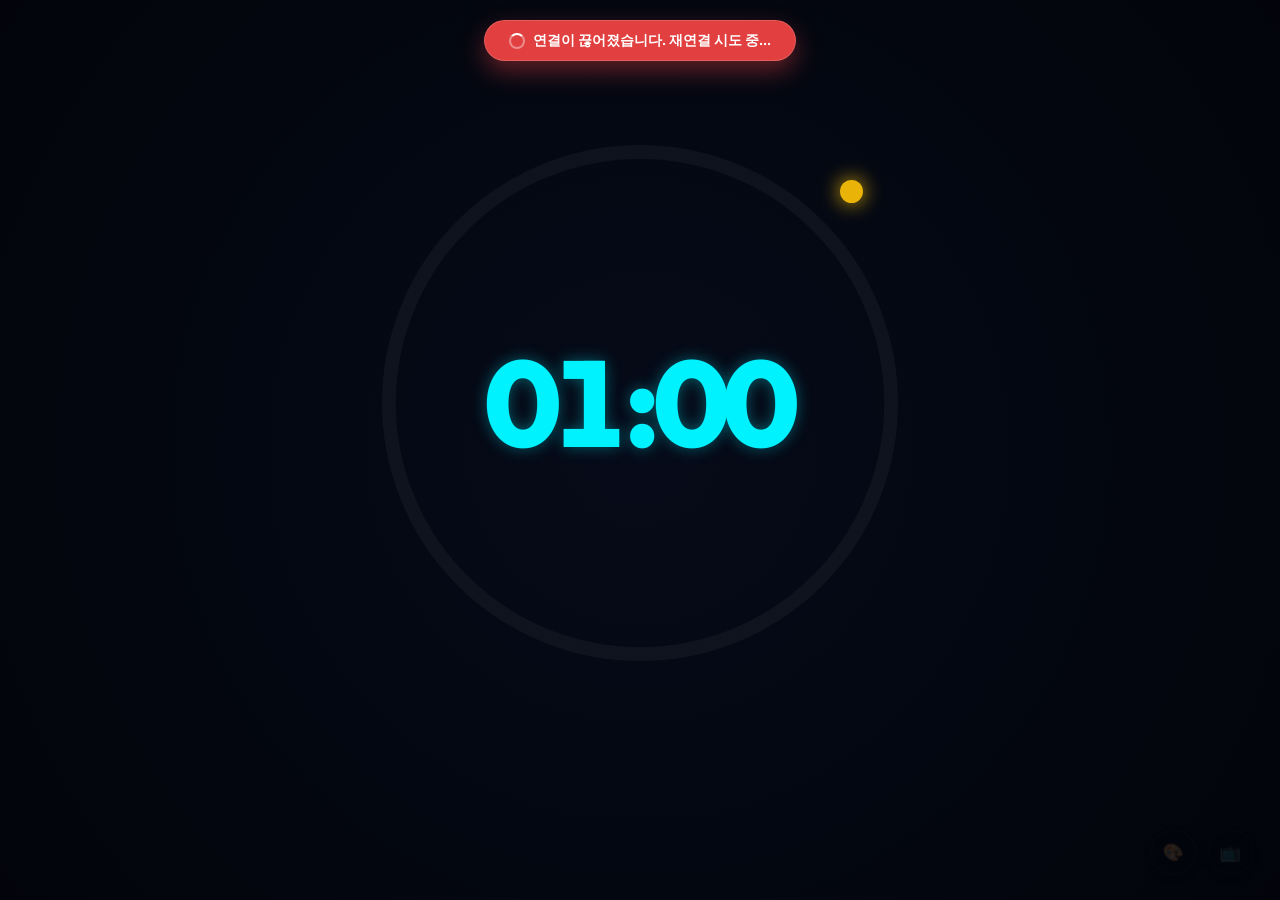
==== src-tauri/src/viewer.html @ b638a2e2 "Initial commit" ====
<!DOCTYPE html>
<html lang="ko">
<head>
  <meta charset="UTF-8">
  <meta name="viewport" content="width=device-width, initial-scale=1.0">
  <title>IP Timer Overlay - Premium Remote Viewer</title>
  <link rel="preconnect" href="https://fonts.googleapis.com">
  <link rel="preconnect" href="https://fonts.gstatic.com" crossorigin>
  <link href="https://fonts.googleapis.com/css2?family=Outfit:wght@400;600;800&family=Inter:wght@400;600;800&family=Bebas+Neue&family=Orbitron:wght@400;700&family=Roboto+Mono:wght@400;700&display=swap" rel="stylesheet">
  <style>
    /* ==========================================
       Premium Theme Variables Definition
       ========================================== */
    :root {
      --accent-color: #3b82f6;
      --accent-warning: #eab308;
      --accent-tension: #f97316;
      --accent-danger: #ef4444;
      --accent-success: #22c55e;
      
      /* Active Theme Fallbacks */
      --theme-bg: radial-gradient(circle at center, #0a0f24 0%, #030611 100%);
      --theme-accent: #3b82f6;
      --theme-accent-glow: 0 0 25px rgba(59, 130, 246, 0.6), 0 0 50px rgba(59, 130, 246, 0.3);
      --theme-text: #ffffff;
      --theme-ring-track: rgba(255, 255, 255, 0.04);
      --theme-text-shadow: 0 4px 20px rgba(0, 0, 0, 0.6);
      --theme-overlay-opacity: 0.72;
    }

    /* 1. Cyber Neon (Default Blue) */
    body.theme-cyber-blue {
      --theme-bg: radial-gradient(circle at center, #060b19 0%, #02040a 100%);
      --theme-accent: #00f2fe;
      --theme-accent-glow: 0 0 20px #0056f9, 0 0 40px #00f2fe;
      --theme-text: #ffffff;
      --theme-ring-track: rgba(255, 255, 255, 0.04);
      --theme-text-shadow: 0 0 15px rgba(0, 242, 254, 0.35);
    }

    /* 2. Crimson Sunset (Sunset Aura) */
    body.theme-sunset-aura {
      --theme-bg: radial-gradient(circle at center, #1b0507 0%, #0a0102 100%);
      --theme-accent: #ff416c;
      --theme-accent-glow: 0 0 20px #ff4b2b, 0 0 40px #ff416c;
      --theme-text: #ffffff;
      --theme-ring-track: rgba(255, 255, 255, 0.04);
      --theme-text-shadow: 0 0 15px rgba(255, 65, 108, 0.35);
    }

    /* 3. Emerald Zen */
    body.theme-emerald-zen {
      --theme-bg: radial-gradient(circle at center, #031c0e 0%, #010a05 100%);
      --theme-accent: #00ff87;
      --theme-accent-glow: 0 0 20px #00ff87, 0 0 40px rgba(0, 255, 135, 0.3);
      --theme-text: #ffffff;
      --theme-ring-track: rgba(255, 255, 255, 0.04);
      --theme-text-shadow: 0 0 15px rgba(0, 255, 135, 0.3);
    }

    /* 4. Royal Champagne */
    body.theme-royal-gold {
      --theme-bg: radial-gradient(circle at center, #110d05 0%, #060401 100%);
      --theme-accent: #d4af37;
      --theme-accent-glow: 0 0 20px #855f19, 0 0 40px #d4af37;
      --theme-text: #fdf6e2;
      --theme-ring-track: rgba(212, 175, 55, 0.06);
      --theme-text-shadow: 0 0 15px rgba(212, 175, 55, 0.35);
    }

    /* 5. Vaporwave Dream */
    body.theme-vaporwave {
      --theme-bg: radial-gradient(circle at center, #1f0224 0%, #0a000c 100%);
      --theme-accent: #ff007f;
      --theme-accent-glow: 0 0 20px #7f00ff, 0 0 40px #ff007f;
      --theme-text: #ffffff;
      --theme-ring-track: rgba(255, 255, 255, 0.04);
      --theme-text-shadow: 0 0 15px rgba(255, 0, 127, 0.35);
    }

    /* 6. Carbon Stealth */
    body.theme-carbon-minimal {
      --theme-bg: radial-gradient(circle at center, #17181c 0%, #0b0c0e 100%);
      --theme-accent: #ffffff;
      --theme-accent-glow: 0 0 10px rgba(255, 255, 255, 0.4);
      --theme-text: #e3e4e8;
      --theme-ring-track: rgba(255, 255, 255, 0.06);
      --theme-text-shadow: none;
    }

    /* 7. Frosted Glacier (Light Theme) */
    body.theme-mono-frost {
      --theme-bg: linear-gradient(135deg, #e0e5ec 0%, #b8c6db 100%);
      --theme-accent: #3b82f6;
      --theme-accent-glow: 0 0 15px rgba(59, 130, 246, 0.4);
      --theme-text: #1f1f1f;
      --theme-ring-track: rgba(0, 0, 0, 0.06);
      --theme-text-shadow: 0 2px 5px rgba(0, 0, 0, 0.1);
      --theme-overlay-opacity: 0.15;
    }

    /* 8. Cosmic Aurora */
    body.theme-cosmic-aurora {
      --theme-bg: radial-gradient(circle at center, #05161a 0%, #00070a 100%);
      --theme-accent: #02e3b6;
      --theme-accent-glow: 0 0 20px #7f00ff, 0 0 40px #02e3b6;
      --theme-text: #ffffff;
      --theme-ring-track: rgba(255, 255, 255, 0.04);
      --theme-text-shadow: 0 0 15px rgba(2, 227, 182, 0.35);
    }

    /* 9. Midnight Inferno */
    body.theme-midnight-inferno {
      --theme-bg: radial-gradient(circle at center, #1b0000 0%, #050000 100%);
      --theme-accent: #ff003c;
      --theme-accent-glow: 0 0 20px #ff0000, 0 0 45px #ff003c;
      --theme-text: #ffffff;
      --theme-ring-track: rgba(255, 255, 255, 0.04);
      --theme-text-shadow: 0 0 15px rgba(255, 0, 60, 0.35);
    }

    /* 10. OBS Overlay (Green Screen / Transparent optimization) */
    body.theme-transparent-overlay {
      --theme-bg: transparent;
      --theme-accent: #00ff00;
      --theme-accent-glow: none;
      --theme-text: #00ff00;
      --theme-ring-track: rgba(0, 255, 0, 0.15);
      --theme-text-shadow: -2px -2px 0 #000, 2px -2px 0 #000, -2px 2px 0 #000, 2px 2px 0 #000, 0 0 15px rgba(0,0,0,0.9);
    }

    * {
      box-sizing: border-box;
      margin: 0;
      padding: 0;
    }

    html, body {
      width: 100%;
      height: 100%;
      overflow: hidden;
      background: transparent;
      font-family: 'Outfit', -apple-system, BlinkMacSystemFont, "Segoe UI", Roboto, sans-serif;
      color: var(--theme-text);
      transition: background 0.4s ease, color 0.4s ease;
    }

    #viewer-container {
      width: 100%;
      height: 100%;
      display: flex;
      flex-direction: column;
      justify-content: center;
      align-items: center;
      padding: 4vw;
      text-align: center;
      background: var(--theme-bg);
      transition: background 0.4s ease;
      position: relative;
    }

    /* ==========================================
       Circular Progress Ring Styling
       ========================================== */
    #timer-display-wrapper {
      position: relative;
      display: flex;
      justify-content: center;
      align-items: center;
      width: 62vw;
      height: 62vw;
      max-width: 62vh;
      max-height: 62vh;
    }

    .progress-ring {
      position: absolute;
      width: 100%;
      height: 100%;
      transform: rotate(-90deg);
      pointer-events: none;
      z-index: 1;
    }

    .progress-ring-track {
      stroke: var(--theme-ring-track);
      transition: stroke 0.4s ease;
    }

    .progress-ring-bar {
      stroke: var(--theme-accent);
      filter: drop-shadow(var(--theme-accent-glow));
      transition: stroke-dashoffset 0.1s linear, stroke 0.4s ease, filter 0.4s ease;
    }

    #timer-text {
      font-size: 13.5vw;
      font-weight: 800;
      line-height: 1;
      font-variant-numeric: tabular-nums;
      text-shadow: var(--theme-text-shadow);
      letter-spacing: -0.03em;
      transition: color 0.4s ease, font-size 0.2s ease, font-family 0.3s ease;
      z-index: 2;
    }
    
    @media (min-aspect-ratio: 1/1) {
      #timer-text {
        font-size: 13.5vh;
      }
    }

    /* Minimal Running Status Light */
    #status-indicator {
      position: absolute;
      top: 10%;
      right: 10%;
      width: 1.8vw;
      height: 1.8vw;
      min-width: 12px;
      min-height: 12px;
      border-radius: 50%;
      background: #64748b;
      box-shadow: 0 0 15px rgba(100, 116, 139, 0.4);
      transition: all 0.3s ease;
      z-index: 3;
    }

    #status-indicator.running {
      background: var(--accent-success);
      box-shadow: 0 0 20px var(--accent-success);
    }

    #status-indicator.paused {
      background: var(--accent-warning);
      box-shadow: 0 0 20px var(--accent-warning);
    }

    #status-indicator.overtime {
      background: var(--accent-danger);
      box-shadow: 0 0 20px var(--accent-danger);
      animation: status-pulse 1s infinite alternate;
    }

    /* Live Notice Broadcaster */
    #notice-banner {
      margin-top: 3vh;
      font-size: 2.2vw;
      font-weight: 600;
      background: rgba(3, 7, 21, var(--theme-overlay-opacity));
      border: 1px solid rgba(255, 255, 255, 0.08);
      backdrop-filter: blur(12px);
      -webkit-backdrop-filter: blur(12px);
      padding: 1.5vh 3.5vw;
      border-radius: 16px;
      box-shadow: 0 10px 30px rgba(0,0,0,0.4);
      opacity: 0;
      transform: translateY(20px);
      transition: all 0.5s cubic-bezier(0.16, 1, 0.3, 1), background 0.4s ease;
      max-width: 80%;
      white-space: nowrap;
      overflow: hidden;
      text-overflow: ellipsis;
      z-index: 5;
    }

    #notice-banner.active {
      opacity: 1;
      transform: translateY(0);
    }

    /* Disconnection Capsule */
    #disconnect-overlay {
      position: fixed;
      top: 20px;
      left: 50%;
      transform: translateX(-50%) translateY(-100px);
      background: rgba(239, 68, 68, 0.95);
      border: 1px solid rgba(255, 255, 255, 0.15);
      backdrop-filter: blur(8px);
      -webkit-backdrop-filter: blur(8px);
      color: #fff;
      padding: 10px 24px;
      border-radius: 30px;
      font-weight: 600;
      font-size: 14px;
      box-shadow: 0 10px 25px rgba(239, 68, 68, 0.4);
      display: flex;
      align-items: center;
      gap: 8px;
      z-index: 9999;
      transition: transform 0.4s cubic-bezier(0.175, 0.885, 0.32, 1.275);
    }

    #disconnect-overlay.show {
      transform: translateX(-50%) translateY(0);
    }

    #disconnect-overlay .spinner {
      width: 16px;
      height: 16px;
      border: 2px solid rgba(255,255,255,0.4);
      border-top-color: #fff;
      border-radius: 50%;
      animation: spin 0.8s linear infinite;
    }

    /* ==========================================
       Premium Floating Controls (Auto-hide Toolbar)
       ========================================== */
    #floating-controls {
      position: absolute;
      bottom: 24px;
      right: 24px;
      display: flex;
      align-items: center;
      gap: 12px;
      opacity: 0.15;
      transform: scale(0.95);
      transition: opacity 0.3s ease, transform 0.3s ease;
      z-index: 1000;
    }

    #floating-controls:hover,
    #floating-controls.active {
      opacity: 1;
      transform: scale(1);
    }

    .control-btn {
      background: rgba(3, 7, 21, 0.65);
      border: 1px solid rgba(255, 255, 255, 0.12);
      backdrop-filter: blur(12px);
      -webkit-backdrop-filter: blur(12px);
      width: 48px;
      height: 48px;
      border-radius: 50%;
      color: #ffffff;
      font-size: 1.1rem;
      cursor: pointer;
      display: flex;
      justify-content: center;
      align-items: center;
      box-shadow: 0 4px 12px rgba(0, 0, 0, 0.3);
      transition: all 0.2s ease;
    }

    .control-btn:hover {
      background: rgba(255, 255, 255, 0.12);
      border-color: rgba(255, 255, 255, 0.25);
      transform: translateY(-2px);
      box-shadow: 0 6px 16px rgba(0, 0, 0, 0.4);
    }

    .control-btn:active {
      transform: translateY(0);
    }

    /* Sliding Theme Picker Panel */
    #theme-panel {
      position: absolute;
      bottom: 84px;
      right: 24px;
      background: rgba(3, 7, 21, 0.8);
      border: 1px solid rgba(255, 255, 255, 0.12);
      backdrop-filter: blur(20px);
      -webkit-backdrop-filter: blur(20px);
      padding: 16px;
      border-radius: 20px;
      box-shadow: 0 12px 40px rgba(0, 0, 0, 0.5);
      display: none;
      flex-direction: column;
      gap: 12px;
      z-index: 999;
      transform: translateY(15px);
      opacity: 0;
      transition: transform 0.3s cubic-bezier(0.16, 1, 0.3, 1), opacity 0.3s ease;
      width: 250px;
    }

    #theme-panel.show {
      display: flex;
      transform: translateY(0);
      opacity: 1;
    }

    .theme-panel-header {
      font-size: 0.85rem;
      font-weight: 600;
      color: rgba(255, 255, 255, 0.5);
      text-transform: uppercase;
      letter-spacing: 0.5px;
      border-bottom: 1px solid rgba(255, 255, 255, 0.08);
      padding-bottom: 8px;
      margin-bottom: 4px;
    }

    .theme-grid {
      display: grid;
      grid-template-columns: repeat(2, 1fr);
      gap: 8px;
    }

    .theme-chip {
      background: rgba(255, 255, 255, 0.04);
      border: 1px solid rgba(255, 255, 255, 0.08);
      border-radius: 10px;
      padding: 8px 10px;
      color: #ffffff;
      font-size: 0.78rem;
      font-weight: 600;
      cursor: pointer;
      display: flex;
      align-items: center;
      gap: 6px;
      transition: all 0.2s ease;
      text-align: left;
    }

    .theme-chip:hover {
      background: rgba(255, 255, 255, 0.08);
      border-color: rgba(255, 255, 255, 0.2);
    }

    .theme-chip.active {
      background: rgba(255, 255, 255, 0.12);
      border-color: var(--theme-accent);
      box-shadow: 0 0 8px rgba(255, 255, 255, 0.08);
    }

    .theme-color-dot {
      width: 8px;
      height: 8px;
      border-radius: 50%;
      flex-shrink: 0;
    }

    @keyframes spin {
      to { transform: rotate(360deg); }
    }

    @keyframes status-pulse {
      0% { opacity: 0.5; transform: scale(0.95); }
      100% { opacity: 1; transform: scale(1.05); }
    }

    /* 프리미엄 숨쉬는 네온 점멸 애니메이션 */
    @keyframes neon-breath {
      0% { opacity: 0.25; filter: drop-shadow(0 0 4px var(--theme-accent)); }
      50% { opacity: 1; filter: drop-shadow(0 0 24px var(--theme-accent)); }
      100% { opacity: 0.25; filter: drop-shadow(0 0 4px var(--theme-accent)); }
    }

    .blink-active {
      animation: neon-breath 1.2s infinite ease-in-out;
    }
  </style>
</head>
<body class="theme-cyber-blue">
  <!-- 연결 대기 상태 캡슐 -->
  <div id="disconnect-overlay">
    <div class="spinner"></div>
    <span>연결 대기 중...</span>
  </div>

  <div id="viewer-container">
    <!-- 초정밀 원형 링 게이지를 탑재한 시간 영역 -->
    <div id="timer-display-wrapper">
      <svg class="progress-ring" viewBox="0 0 240 240">
        <!-- 배경 정적 트랙 -->
        <circle class="progress-ring-track" stroke-width="6" fill="transparent" r="108" cx="120" cy="120" />
        <!-- 실시간 동적 차감 게이지 -->
        <circle id="timer-progress-bar" class="progress-ring-bar" stroke-width="8" stroke-linecap="round" fill="transparent" r="108" cx="120" cy="120" />
      </svg>
      <div id="status-indicator"></div>
      <span id="timer-text">00:00</span>
    </div>
    <!-- 공지사항 및 메인 메시지 안내판 -->
    <div id="notice-banner">💬 공지사항</div>
  </div>

  <!-- 플로팅 컨트롤 (마우스 오버 시 미려하게 팝업) -->
  <div id="floating-controls">
    <!-- 🎨 테마 토글 팝업 버튼 -->
    <button id="btn-theme-toggle" class="control-btn" title="테마 변경">🎨</button>
    <!-- 📺 전체화면 토글 버튼 -->
    <button id="btn-fullscreen" class="control-btn" title="전체화면 모드 토글">📺</button>
  </div>

  <!-- 10가지 프리미엄 컨셉 테마 선택기 슬라이드 아웃 패널 -->
  <div id="theme-panel">
    <div class="theme-panel-header">Premium Themes</div>
    <div class="theme-grid">
      <button class="theme-chip active" data-theme="cyber-blue">
        <span class="theme-color-dot" style="background: #00f2fe;"></span>Cyber Blue
      </button>
      <button class="theme-chip" data-theme="sunset-aura">
        <span class="theme-color-dot" style="background: #ff416c;"></span>Sunset Aura
      </button>
      <button class="theme-chip" data-theme="emerald-zen">
        <span class="theme-color-dot" style="background: #00ff87;"></span>Emerald Zen
      </button>
      <button class="theme-chip" data-theme="royal-gold">
        <span class="theme-color-dot" style="background: #d4af37;"></span>Royal Gold
      </button>
      <button class="theme-chip" data-theme="vaporwave">
        <span class="theme-color-dot" style="background: #ff007f;"></span>Vaporwave
      </button>
      <button class="theme-chip" data-theme="carbon-minimal">
        <span class="theme-color-dot" style="background: #ffffff;"></span>Carbon Dark
      </button>
      <button class="theme-chip" data-theme="mono-frost">
        <span class="theme-color-dot" style="background: #313131;"></span>Mono Frost
      </button>
      <button class="theme-chip" data-theme="cosmic-aurora">
        <span class="theme-color-dot" style="background: #02e3b6;"></span>Aurora Zen
      </button>
      <button class="theme-chip" data-theme="midnight-inferno">
        <span class="theme-color-dot" style="background: #ff003c;"></span>Inferno Red
      </button>
      <button class="theme-chip" data-theme="transparent-overlay">
        <span class="theme-color-dot" style="background: linear-gradient(to right, #00ff00, transparent);"></span>OBS Trans
      </button>
    </div>
  </div>

  <script>
    // 💡 URL 파라미터 파싱 (?bg=transparent 형태로 투명 배경 OBS 강제 분기 지원)
    const urlParams = new URLSearchParams(window.location.search);
    const bgMode = urlParams.get('bg') || '';
    if (bgMode === 'transparent') {
      document.body.className = '';
      document.body.classList.add('theme-transparent-overlay');
    }

    // 전역 상태 동기화 캐시
    const timerState = {
      remaining: 60,
      duration: 60,
      isRunning: false,
      announcement: '',
      lastUpdated: 0,
      chimeSettings: {},
      webPreferences: {} // 메인 창에서 보낸 실시간 웹 커스텀 preferences
    };

    const timerTextEl = document.getElementById('timer-text');
    const indicatorEl = document.getElementById('status-indicator');
    const noticeEl = document.getElementById('notice-banner');
    const disconnectEl = document.getElementById('disconnect-overlay');
    const progressBarEl = document.getElementById('timer-progress-bar');
    const btnFullscreen = document.getElementById('btn-fullscreen');
    const btnThemeToggle = document.getElementById('btn-theme-toggle');
    const themePanel = document.getElementById('theme-panel');
    const floatingControls = document.getElementById('floating-controls');

    // 💡 SVG 원형 게이지 둘레 계산
    const ringRadius = 108;
    const ringCircumference = 2 * Math.PI * ringRadius;
    progressBarEl.style.strokeDasharray = ringCircumference;
    progressBarEl.style.strokeDashoffset = ringCircumference;

    // 💡 테마 매니저 초기화 (로컬 저장소 적용)
    let selectedTheme = localStorage.getItem('viewer_theme') || 'cyber-blue';
    if (bgMode !== 'transparent') {
      applyThemeClass(selectedTheme);
    }

    function applyThemeClass(themeName) {
      document.body.className = '';
      document.body.classList.add(`theme-${themeName}`);
      
      // 칩 액티브 클래스 동기화
      document.querySelectorAll('.theme-chip').forEach(chip => {
        if (chip.getAttribute('data-theme') === themeName) {
          chip.classList.add('active');
        } else {
          chip.classList.remove('active');
        }
      });
    }

    // 테마 변경 리스너
    document.querySelectorAll('.theme-chip').forEach(chip => {
      chip.addEventListener('click', () => {
        const theme = chip.getAttribute('data-theme');
        selectedTheme = theme;
        localStorage.setItem('viewer_theme', theme);
        applyThemeClass(theme);
        themePanel.classList.remove('show');
        floatingControls.classList.remove('active');
      });
    });

    // 🎨 테마 패널 토글
    btnThemeToggle.addEventListener('click', (e) => {
      e.stopPropagation();
      themePanel.classList.toggle('show');
      floatingControls.classList.toggle('active', themePanel.classList.contains('show'));
    });

    // 화면 탭 시 테마 패널 닫기
    document.addEventListener('click', (e) => {
      if (!themePanel.contains(e.target) && e.target !== btnThemeToggle) {
        themePanel.classList.remove('show');
        floatingControls.classList.remove('active');
      }
    });

    // 📺 전체화면 모드 제어
    btnFullscreen.addEventListener('click', () => {
      if (!document.fullscreenElement) {
        document.documentElement.requestFullscreen().catch(err => {
          console.error(`전체화면 가동 오류: ${err.message}`);
        });
      } else {
        document.exitFullscreen();
      }
    });

    // 전체화면 상태 감지 아이콘 스왑
    document.addEventListener('fullscreenchange', () => {
      if (document.fullscreenElement) {
        btnFullscreen.textContent = '❌';
        btnFullscreen.title = '전체화면 종료';
      } else {
        btnFullscreen.textContent = '📺';
        btnFullscreen.title = '전체화면 모드';
      }
    });

    // 💡 클라이언트 사이드 보간 카운트다운 (Client-side 60fps Interpolation)
    function tick() {
      requestAnimationFrame(tick);

      let currentVal = timerState.remaining;
      
      if (timerState.isRunning && timerState.remaining > -9999) {
        const elapsed = (Date.now() - timerState.lastUpdated) / 1000;
        currentVal = timerState.remaining - elapsed;
      }

      const isOvertime = currentVal < 0;
      const absVal = Math.abs(currentVal);
      const m = String(Math.floor(absVal / 60)).padStart(2, '0');
      const s = String(Math.floor(absVal % 60)).padStart(2, '0');

      timerTextEl.textContent = `${isOvertime ? '-' : ''}${m}:${s}`;

      // ==========================================
      // 멋진 원형 프로그레스 바 대시 오프셋 동적 차감
      // ==========================================
      if (timerState.duration > 0) {
        const ratio = isOvertime ? 1.0 : Math.max(0, Math.min(1, (timerState.duration - currentVal) / timerState.duration));
        const offset = ringCircumference - (ratio * ringCircumference);
        progressBarEl.style.strokeDashoffset = offset;
      }

      // 💡 남은 시간별 지능형 3단계 컬러 및 점멸(Blink) 핫스왑
      let activeColor = '';
      let activeBlink = false;
      const chime = timerState.chimeSettings || {};
      
      if (isOvertime) {
        activeColor = chime.urgentColor || 'var(--accent-danger)';
        activeBlink = chime.enableUrgent ? !!chime.urgentBlink : true;
      } else {
        const warningTime = parseInt(chime.warningTime) || 60;
        const tensionTime = parseInt(chime.tensionTime) || 30;
        const urgentTime = parseInt(chime.urgentTime) || 10;

        if (chime.enableUrgent && currentVal <= urgentTime) {
          activeColor = chime.urgentColor || 'var(--accent-danger)';
          activeBlink = !!chime.urgentBlink;
        } else if (chime.enableTension && currentVal <= tensionTime) {
          activeColor = chime.tensionColor || 'var(--accent-tension)';
          activeBlink = !!chime.tensionBlink;
        } else if (chime.enableWarning && currentVal <= warningTime) {
          activeColor = chime.warningColor || 'var(--accent-warning)';
          activeBlink = !!chime.warningBlink;
        }
      }

      // 테마별 기본 프리미엄 색상이거나 강제 할당된 경고 색상으로 덮어쓰기
      if (activeColor) {
        timerTextEl.style.color = activeColor;
        progressBarEl.style.stroke = activeColor;
        progressBarEl.style.filter = `drop-shadow(0 0 16px ${activeColor})`;
      } else {
        // 커스텀 지정된 색상 또는 테마 Accent
        const customColor = timerState.webPreferences.textColor;
        timerTextEl.style.color = customColor || 'var(--theme-accent)';
        progressBarEl.style.stroke = customColor || 'var(--theme-accent)';
        progressBarEl.style.filter = customColor ? `drop-shadow(0 0 16px ${customColor})` : 'drop-shadow(var(--theme-accent-glow))';
      }

      // 💡 숨쉬는 네온 점멸 애니메이션 클래스 스왑
      if (activeBlink && timerState.isRunning) {
        timerTextEl.classList.add('blink-active');
        progressBarEl.classList.add('blink-active');
      } else {
        timerTextEl.classList.remove('blink-active');
        progressBarEl.classList.remove('blink-active');
      }

      // 도트 램프 상태 핫스왑
      indicatorEl.className = '';
      if (isOvertime) {
        indicatorEl.classList.add('overtime');
      } else if (timerState.isRunning) {
        indicatorEl.classList.add('running');
      } else {
        indicatorEl.classList.add('paused');
      }
    }

    // 💡 연결 끊김 자동 복구 웹소켓 클라이언트 엔진
    let ws = null;
    let reconnectTimeout = null;

    function connect() {
      if (ws) {
        ws.close();
      }

      disconnectEl.querySelector('span').textContent = "서버 연결 시도 중...";
      disconnectEl.classList.add('show');

      const wsProtocol = window.location.protocol === 'https:' ? 'wss:' : 'ws:';
      const wsUrl = `${wsProtocol}//${window.location.host}/ws`;
      
      ws = new WebSocket(wsUrl);

      ws.onopen = () => {
        console.log('[WebViewer] Connected to WebSocket channel.');
        disconnectEl.classList.remove('show');
        if (reconnectTimeout) {
          clearTimeout(reconnectTimeout);
          reconnectTimeout = null;
        }
      };

      ws.onmessage = (e) => {
        try {
          const rawData = JSON.parse(e.data);
          
          timerState.remaining = parseFloat(rawData.remaining) || 0;
          timerState.duration = parseFloat(rawData.duration) || 60;
          timerState.isRunning = !!rawData.isRunning;
          timerState.announcement = rawData.announcement || '';
          timerState.lastUpdated = Date.now();
          timerState.chimeSettings = rawData.preferences?.chime || {};
          
          const webPrefs = rawData.preferences?.web || {};
          timerState.webPreferences = webPrefs;

          // 💡 메인 PC 웹출력 설정 연동
          
          // 1. 활성화 여부
          if (webPrefs.enabled === false) {
            document.getElementById('viewer-container').style.display = 'none';
          } else {
            document.getElementById('viewer-container').style.display = 'flex';
          }

          // 2. 메인 창 강제 지시 폰트 패밀리
          if (webPrefs.fontFamily) {
            timerTextEl.style.fontFamily = `'${webPrefs.fontFamily}', sans-serif`;
          }

          // 3. 메인 창 지시 폰트 사이즈 (1920px 해상도 기준 vw 변환)
          if (webPrefs.fontSize) {
            const fontVw = (webPrefs.fontSize / 1920) * 100;
            timerTextEl.style.fontSize = `${fontVw}vw`;
          }

          // 4. 메인 창이 지시한 배경 모드가 'transparent' 일 때만 OBS 투명 배경 강제 설정
          if (webPrefs.theme === 'transparent') {
            document.body.className = '';
            document.body.classList.add('theme-transparent-overlay');
          } else if (bgMode !== 'transparent') {
            // 그 외 일반 모드 시 유저가 웹뷰어에서 직접 선택한 프리미엄 테마 적용 유지
            applyThemeClass(selectedTheme);
          }

          // 공지사항 바인딩
          if (timerState.announcement.trim()) {
            noticeEl.textContent = `💬 ${timerState.announcement}`;
            noticeEl.classList.add('active');
          } else {
            noticeEl.classList.remove('active');
          }
        } catch (err) {
          console.error('[WebViewer] Message parse error:', err);
        }
      };

      ws.onclose = () => {
        console.warn('[WebViewer] WebSocket Connection closed. Retrying...');
        disconnectEl.querySelector('span').textContent = "연결이 끊어졌습니다. 재연결 시도 중...";
        disconnectEl.classList.add('show');
        
        if (!reconnectTimeout) {
          reconnectTimeout = setTimeout(connect, 1500);
        }
      };

      ws.onerror = (err) => {
        console.error('[WebViewer] WebSocket Error:', err);
        ws.close();
      };
    }

    // 기동
    connect();
    tick();
  </script>
</body>
</html>
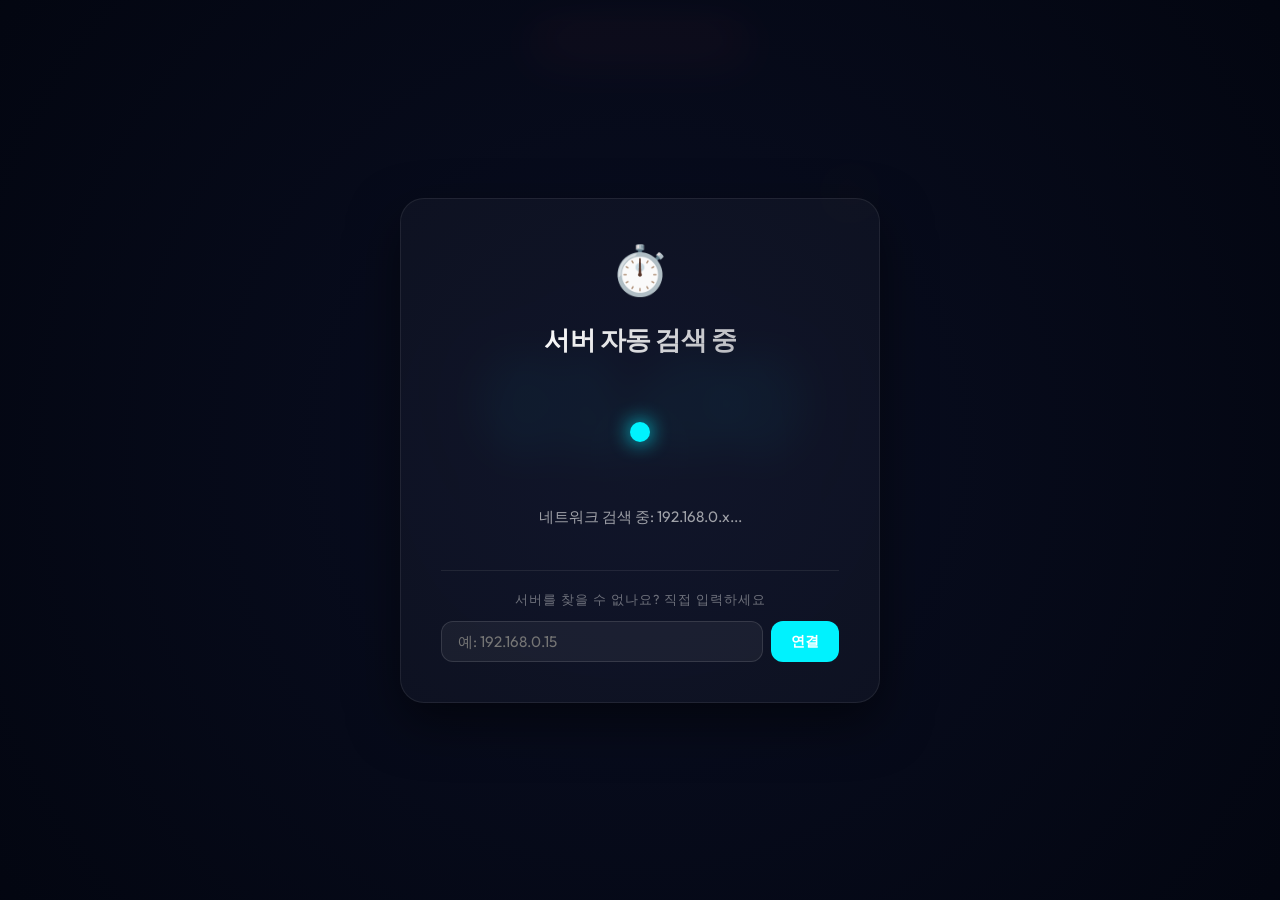
==== commit dd1d09c8: "Implement installable PWA and automated local network scanner with encrypted verification handshake" ====
--- a/src-tauri/src/viewer.html
+++ b/src-tauri/src/viewer.html
@@ -4,6 +4,9 @@
   <meta charset="UTF-8">
   <meta name="viewport" content="width=device-width, initial-scale=1.0">
   <title>IP Timer Overlay - Premium Remote Viewer</title>
+  <link rel="manifest" href="/manifest.json">
+  <meta name="theme-color" content="#030611">
+  <link rel="apple-touch-icon" href="/icon.png">
   <link rel="preconnect" href="https://fonts.googleapis.com">
   <link rel="preconnect" href="https://fonts.gstatic.com" crossorigin>
   <link href="https://fonts.googleapis.com/css2?family=Outfit:wght@400;600;800&family=Inter:wght@400;600;800&family=Bebas+Neue&family=Orbitron:wght@400;700&family=Roboto+Mono:wght@400;700&display=swap" rel="stylesheet">
@@ -454,9 +457,205 @@
     .blink-active {
       animation: neon-breath 1.2s infinite ease-in-out;
     }
+
+    /* ==========================================
+       Frosted Glass PWA Scanner Overlay Styling
+       ========================================== */
+    #scanner-overlay {
+      position: fixed;
+      top: 0;
+      left: 0;
+      width: 100vw;
+      height: 100vh;
+      background: radial-gradient(circle at center, rgba(10, 15, 36, 0.95) 0%, rgba(3, 6, 17, 0.98) 100%);
+      backdrop-filter: blur(20px);
+      -webkit-backdrop-filter: blur(20px);
+      display: flex;
+      flex-direction: column;
+      justify-content: center;
+      align-items: center;
+      z-index: 10000;
+      color: #fff;
+      opacity: 0;
+      pointer-events: none;
+      transition: opacity 0.5s ease;
+      padding: 24px;
+      text-align: center;
+      font-family: inherit;
+    }
+
+    #scanner-overlay.show {
+      opacity: 1;
+      pointer-events: auto;
+    }
+
+    .scanner-card {
+      background: rgba(255, 255, 255, 0.03);
+      border: 1px solid rgba(255, 255, 255, 0.08);
+      border-radius: 24px;
+      padding: 40px;
+      max-width: 480px;
+      width: 100%;
+      box-shadow: 0 20px 50px rgba(0, 0, 0, 0.5);
+      display: flex;
+      flex-direction: column;
+      align-items: center;
+      gap: 24px;
+    }
+
+    .scanner-logo {
+      font-size: 3rem;
+      animation: pulse-glow 2s infinite alternate;
+    }
+
+    .scanner-title {
+      font-size: 1.6rem;
+      font-weight: 800;
+      letter-spacing: -0.5px;
+      background: linear-gradient(135deg, #fff 0%, rgba(255,255,255,0.7) 100%);
+      -webkit-background-clip: text;
+      -webkit-text-fill-color: transparent;
+    }
+
+    .scanner-status {
+      font-size: 0.95rem;
+      color: rgba(255, 255, 255, 0.6);
+      min-height: 24px;
+      line-height: 1.5;
+    }
+
+    /* Beautiful Scanning Radar / Pulse */
+    .radar-container {
+      position: relative;
+      width: 100px;
+      height: 100px;
+    }
+
+    .radar-circle {
+      position: absolute;
+      width: 100%;
+      height: 100%;
+      border: 2px solid var(--theme-accent);
+      border-radius: 50%;
+      opacity: 0;
+      animation: radar-pulse 2s infinite linear;
+    }
+
+    .radar-circle:nth-child(2) {
+      animation-delay: 0.6s;
+    }
+
+    .radar-circle:nth-child(3) {
+      animation-delay: 1.2s;
+    }
+
+    .radar-core {
+      position: absolute;
+      top: 50%;
+      left: 50%;
+      transform: translate(-50%, -50%);
+      width: 20px;
+      height: 20px;
+      background: var(--theme-accent);
+      border-radius: 50%;
+      box-shadow: 0 0 20px var(--theme-accent);
+    }
+
+    /* Manual IP Input Form */
+    .manual-ip-box {
+      margin-top: 16px;
+      width: 100%;
+      display: flex;
+      flex-direction: column;
+      gap: 12px;
+      border-top: 1px solid rgba(255, 255, 255, 0.08);
+      padding-top: 20px;
+    }
+
+    .manual-ip-label {
+      font-size: 0.8rem;
+      color: rgba(255, 255, 255, 0.4);
+      text-transform: uppercase;
+      letter-spacing: 1px;
+    }
+
+    .manual-ip-input-group {
+      display: flex;
+      gap: 8px;
+    }
+
+    .manual-ip-input {
+      flex: 1;
+      background: rgba(255, 255, 255, 0.05);
+      border: 1px solid rgba(255, 255, 255, 0.12);
+      border-radius: 12px;
+      padding: 10px 16px;
+      color: #fff;
+      font-family: inherit;
+      font-size: 0.95rem;
+      outline: none;
+      transition: all 0.3s ease;
+    }
+
+    .manual-ip-input:focus {
+      border-color: var(--theme-accent);
+      background: rgba(255, 255, 255, 0.08);
+      box-shadow: 0 0 10px rgba(59, 130, 246, 0.2);
+    }
+
+    .manual-ip-btn {
+      background: var(--theme-accent);
+      border: none;
+      border-radius: 12px;
+      padding: 0 20px;
+      color: #fff;
+      font-weight: 600;
+      font-size: 0.9rem;
+      cursor: pointer;
+      transition: all 0.2s ease;
+    }
+
+    .manual-ip-btn:hover {
+      opacity: 0.9;
+      transform: translateY(-1px);
+    }
+
+    @keyframes radar-pulse {
+      0% { transform: scale(0.2); opacity: 1; }
+      100% { transform: scale(1.2); opacity: 0; }
+    }
+
+    @keyframes pulse-glow {
+      0% { filter: drop-shadow(0 0 2px var(--theme-accent)); }
+      100% { filter: drop-shadow(0 0 15px var(--theme-accent)); }
+    }
   </style>
 </head>
 <body class="theme-cyber-blue">
+  <!-- PWA 로컬 네트워크 자동 스캐너 오버레이 -->
+  <div id="scanner-overlay" class="show">
+    <div class="scanner-card">
+      <div class="scanner-logo">⏱️</div>
+      <div class="scanner-title">서버 자동 검색 중</div>
+      <div class="radar-container">
+        <div class="radar-circle"></div>
+        <div class="radar-circle"></div>
+        <div class="radar-circle"></div>
+        <div class="radar-core"></div>
+      </div>
+      <div id="scanner-status" class="scanner-status">동일 네트워크에서 타이머 서버를 찾는 중입니다...</div>
+      
+      <!-- 수동 IP 입력 폴백 -->
+      <div class="manual-ip-box">
+        <div class="manual-ip-label">서버를 찾을 수 없나요? 직접 입력하세요</div>
+        <div class="manual-ip-input-group">
+          <input type="text" id="input-manual-ip" class="manual-ip-input" placeholder="예: 192.168.0.15" />
+          <button id="btn-manual-ip" class="manual-ip-btn">연결</button>
+        </div>
+      </div>
+    </div>
+  </div>
+
   <!-- 연결 대기 상태 캡슐 -->
   <div id="disconnect-overlay">
     <div class="spinner"></div>
@@ -714,26 +913,93 @@
       }
     }
 
-    // 💡 연결 끊김 자동 복구 웹소켓 클라이언트 엔진
+    // ==========================================
+    // 💡 Progressive Web App (PWA) Setup
+    // ==========================================
+    if ('serviceWorker' in navigator) {
+      window.addEventListener('load', () => {
+        navigator.serviceWorker.register('/sw.js').then((reg) => {
+          console.log('[PWA] ServiceWorker registered scope:', reg.scope);
+        }).catch((err) => {
+          console.error('[PWA] ServiceWorker registration failed:', err);
+        });
+      });
+    }
+
+    // XOR Decryption Handshake Handler
+    function decryptIdentity(base64Ciphertext) {
+      const key = "Antigravity2026MeetingTimerPrivateCipherKey";
+      try {
+        const binaryString = atob(base64Ciphertext);
+        let decrypted = "";
+        for (let i = 0; i < binaryString.length; i++) {
+          const charCode = binaryString.charCodeAt(i);
+          const keyChar = key.charCodeAt(i % key.length);
+          decrypted += String.fromCharCode(charCode ^ keyChar);
+        }
+        return decrypted;
+      } catch (e) {
+        return "";
+      }
+    }
+
+    // 💡 연결 끊김 자동 복구 및 로컬 스캐너 엔진
     let ws = null;
     let reconnectTimeout = null;
-
-    function connect() {
+    let isScanning = false;
+    let scanController = null;
+    let activeHost = localStorage.getItem('timer_server_host') || window.location.host;
+
+    const scannerOverlayEl = document.getElementById('scanner-overlay');
+    const scannerStatusEl = document.getElementById('scanner-status');
+    const inputManualIpEl = document.getElementById('input-manual-ip');
+    const btnManualIpEl = document.getElementById('btn-manual-ip');
+
+    function setScannerStatus(msg) {
+      scannerStatusEl.textContent = msg;
+    }
+
+    function showScannerOverlay(show) {
+      if (show) {
+        scannerOverlayEl.classList.add('show');
+      } else {
+        scannerOverlayEl.classList.remove('show');
+      }
+    }
+
+    // Direct WebSocket connection
+    function connect(targetHost) {
       if (ws) {
-        ws.close();
-      }
-
-      disconnectEl.querySelector('span').textContent = "서버 연결 시도 중...";
+        try { ws.close(); } catch(e) {}
+      }
+
+      const hostToConnect = targetHost || activeHost || window.location.host;
+      disconnectEl.querySelector('span').textContent = `${hostToConnect} 연결 시도 중...`;
       disconnectEl.classList.add('show');
 
-      const wsProtocol = window.location.protocol === 'https:' ? 'wss:' : 'ws:';
-      const wsUrl = `${wsProtocol}//${window.location.host}/ws`;
+      const isSecure = window.location.protocol === 'https:';
+      const wsProtocol = isSecure ? 'wss:' : 'ws:';
       
+      // If we are connecting to localhost or custom IP, construct ws url
+      const wsUrl = `${wsProtocol}//${hostToConnect}/ws`;
+      console.log(`[WebViewer] Attempting WebSocket connection to: ${wsUrl}`);
+
       ws = new WebSocket(wsUrl);
 
       ws.onopen = () => {
-        console.log('[WebViewer] Connected to WebSocket channel.');
+        console.log(`[WebViewer] Successfully connected to: ${hostToConnect}`);
+        activeHost = hostToConnect;
+        localStorage.setItem('timer_server_host', hostToConnect);
+        
+        // Hide overlays
         disconnectEl.classList.remove('show');
+        showScannerOverlay(false);
+        isScanning = false;
+        
+        if (scanController) {
+          scanController.abort();
+        }
+        
         if (reconnectTimeout) {
           clearTimeout(reconnectTimeout);
           reconnectTimeout = null;
@@ -755,31 +1021,25 @@
           timerState.webPreferences = webPrefs;
 
           // 💡 메인 PC 웹출력 설정 연동
-          
-          // 1. 활성화 여부
           if (webPrefs.enabled === false) {
             document.getElementById('viewer-container').style.display = 'none';
           } else {
             document.getElementById('viewer-container').style.display = 'flex';
           }
 
-          // 2. 메인 창 강제 지시 폰트 패밀리
           if (webPrefs.fontFamily) {
             timerTextEl.style.fontFamily = `'${webPrefs.fontFamily}', sans-serif`;
           }
 
-          // 3. 메인 창 지시 폰트 사이즈 (1920px 해상도 기준 vw 변환)
           if (webPrefs.fontSize) {
             const fontVw = (webPrefs.fontSize / 1920) * 100;
             timerTextEl.style.fontSize = `${fontVw}vw`;
           }
 
-          // 4. 메인 창이 지시한 배경 모드가 'transparent' 일 때만 OBS 투명 배경 강제 설정
           if (webPrefs.theme === 'transparent') {
             document.body.className = '';
             document.body.classList.add('theme-transparent-overlay');
           } else if (bgMode !== 'transparent') {
-            // 그 외 일반 모드 시 유저가 웹뷰어에서 직접 선택한 프리미엄 테마 적용 유지
             applyThemeClass(selectedTheme);
           }
 
@@ -796,23 +1056,197 @@
       };
 
       ws.onclose = () => {
-        console.warn('[WebViewer] WebSocket Connection closed. Retrying...');
-        disconnectEl.querySelector('span').textContent = "연결이 끊어졌습니다. 재연결 시도 중...";
+        console.warn('[WebViewer] WebSocket disconnected.');
+        disconnectEl.querySelector('span').textContent = "연결이 끊어졌습니다. 서버 탐색 중...";
         disconnectEl.classList.add('show');
         
+        // Try reconnecting to the same host first
         if (!reconnectTimeout) {
-          reconnectTimeout = setTimeout(connect, 1500);
+          reconnectTimeout = setTimeout(() => {
+            reconnectTimeout = null;
+            // If the active host is unresponsive, trigger scanning
+            if (!ws || ws.readyState !== WebSocket.OPEN) {
+              connect(activeHost);
+              // Wait 3 seconds, if still disconnected, start local network scanning!
+              setTimeout(() => {
+                if (!ws || ws.readyState !== WebSocket.OPEN) {
+                  startNetworkScan();
+                }
+              }, 3000);
+            }
+          }, 2000);
         }
       };
 
       ws.onerror = (err) => {
-        console.error('[WebViewer] WebSocket Error:', err);
+        console.error('[WebViewer] WebSocket error:', err);
         ws.close();
       };
     }
 
+    // 💡 100% 비동기 고속 로컬 네트워크 스캐너
+    async function checkIpForServer(ip, port, signal) {
+      const host = `${ip}:${port}`;
+      const url = `http://${host}/scan`;
+      
+      try {
+        const response = await fetch(url, { signal });
+        if (response.ok) {
+          const data = await response.json();
+          if (data.identity === "MeetingTimerServer" && data.token) {
+            const decrypted = decryptIdentity(data.token);
+            if (decrypted.startsWith("MeetingTimerServer_bongpark_")) {
+              return host;
+            }
+          }
+        }
+      } catch (err) {
+        // Unresponsive host
+      }
+      return null;
+    }
+
+    async function startNetworkScan() {
+      if (isScanning) return;
+      isScanning = true;
+      showScannerOverlay(true);
+      setScannerStatus("동일 네트워크 대역에서 타이머 서버를 감지하고 있습니다...");
+
+      if (scanController) scanController.abort();
+      scanController = new AbortController();
+      const signal = scanController.signal;
+
+      const port = "3003";
+      const baseSubnets = ['192.168.0', '192.168.1', '10.0.0'];
+
+      // Extract subnet of last connected host
+      if (activeHost) {
+        const lastIp = activeHost.split(':')[0];
+        const lastIpMatch = lastIp.match(/^(\d{1,3}\.\d{1,3}\.\d{1,3})\.\d{1,3}$/);
+        if (lastIpMatch && !baseSubnets.includes(lastIpMatch[1])) {
+          baseSubnets.unshift(lastIpMatch[1]);
+        }
+      }
+
+      // Extract subnet of current location
+      const currentHost = window.location.hostname;
+      const curMatch = currentHost.match(/^(\d{1,3}\.\d{1,3}\.\d{1,3})\.\d{1,3}$/);
+      if (curMatch && !baseSubnets.includes(curMatch[1])) {
+        baseSubnets.unshift(curMatch[1]);
+      }
+
+      const subnets = [...new Set(baseSubnets)];
+      let serverFound = false;
+
+      for (const subnet of subnets) {
+        if (serverFound || signal.aborted) break;
+        setScannerStatus(`네트워크 검색 중: ${subnet}.x...`);
+
+        // Batch scan (50 at a time) to prevent network socket choking
+        const batchSize = 50;
+        for (let i = 1; i <= 254; i += batchSize) {
+          if (serverFound || signal.aborted) break;
+          const promises = [];
+
+          for (let j = 0; j < batchSize && (i + j) <= 254; j++) {
+            const ip = `${subnet}.${i + j}`;
+            
+            // Timeout check for individual IP to keep scanner snappy
+            const ipController = new AbortController();
+            const ipSignal = ipController.signal;
+            const ipTimeout = setTimeout(() => ipController.abort(), 800);
+            
+            promises.push(
+              checkIpForServer(ip, port, ipSignal)
+                .then(host => {
+                  clearTimeout(ipTimeout);
+                  if (host && !serverFound) {
+                    serverFound = true;
+                    scanController.abort(); // Cancel other ongoing scans
+                    setScannerStatus("타이머 서버 발견! 연동 연결 수립 중...");
+                    setTimeout(() => connect(host), 500);
+                  }
+                })
+                .catch(() => clearTimeout(ipTimeout))
+            );
+          }
+
+          await Promise.all(promises);
+          // Breathe space for browser loop
+          await new Promise(r => setTimeout(r, 80));
+        }
+      }
+
+      if (!serverFound && !signal.aborted) {
+        isScanning = false;
+        setScannerStatus("타이머 서버를 감지하지 못했습니다. 서버가 실행 중인지 확인하거나 수동으로 IP를 입력하세요.");
+      }
+    }
+
+    // Manual connection triggers
+    btnManualIpEl.addEventListener('click', () => {
+      let val = inputManualIpEl.value.trim();
+      if (!val) return;
+      
+      // Auto-append port if not specified
+      if (!val.includes(':')) {
+        val = `${val}:3003`;
+      }
+      
+      setScannerStatus(`수동 IP (${val}) 검증 및 연결 시도 중...`);
+      
+      // Check the host
+      const ip = val.split(':')[0];
+      const port = val.split(':')[1] || "3003";
+      
+      checkIpForServer(ip, port, null).then(verifiedHost => {
+        if (verifiedHost) {
+          setScannerStatus("수동 IP 검증 성공! 연결 중...");
+          connect(verifiedHost);
+        } else {
+          setScannerStatus("입력한 주소에서 올바른 타이머 서버를 찾을 수 없습니다. 다시 확인해 주세요.");
+        }
+      });
+    });
+
+    inputManualIpEl.addEventListener('keypress', (e) => {
+      if (e.key === 'Enter') {
+        btnManualIpEl.click();
+      }
+    });
+
+    // Startup Initializer
+    function initViewer() {
+      const currentHost = window.location.host;
+      
+      disconnectEl.querySelector('span').textContent = "연결을 초기화하는 중...";
+      disconnectEl.classList.add('show');
+      
+      // Test if current host is running the server (to bypass scanner if launched directly)
+      checkIpForServer(window.location.hostname, window.location.port || "3003", null).then(verified => {
+        if (verified) {
+          connect(verified);
+        } else {
+          // If not directly accessible, try the last cached IP
+          if (activeHost && activeHost !== currentHost) {
+            const lastIp = activeHost.split(':')[0];
+            const lastPort = activeHost.split(':')[1] || "3003";
+            checkIpForServer(lastIp, lastPort, null).then(lastVerified => {
+              if (lastVerified) {
+                connect(lastVerified);
+              } else {
+                startNetworkScan();
+              }
+            });
+          } else {
+            startNetworkScan();
+          }
+        }
+      });
+    }
+
     // 기동
-    connect();
+    initViewer();
     tick();
   </script>
 </body>
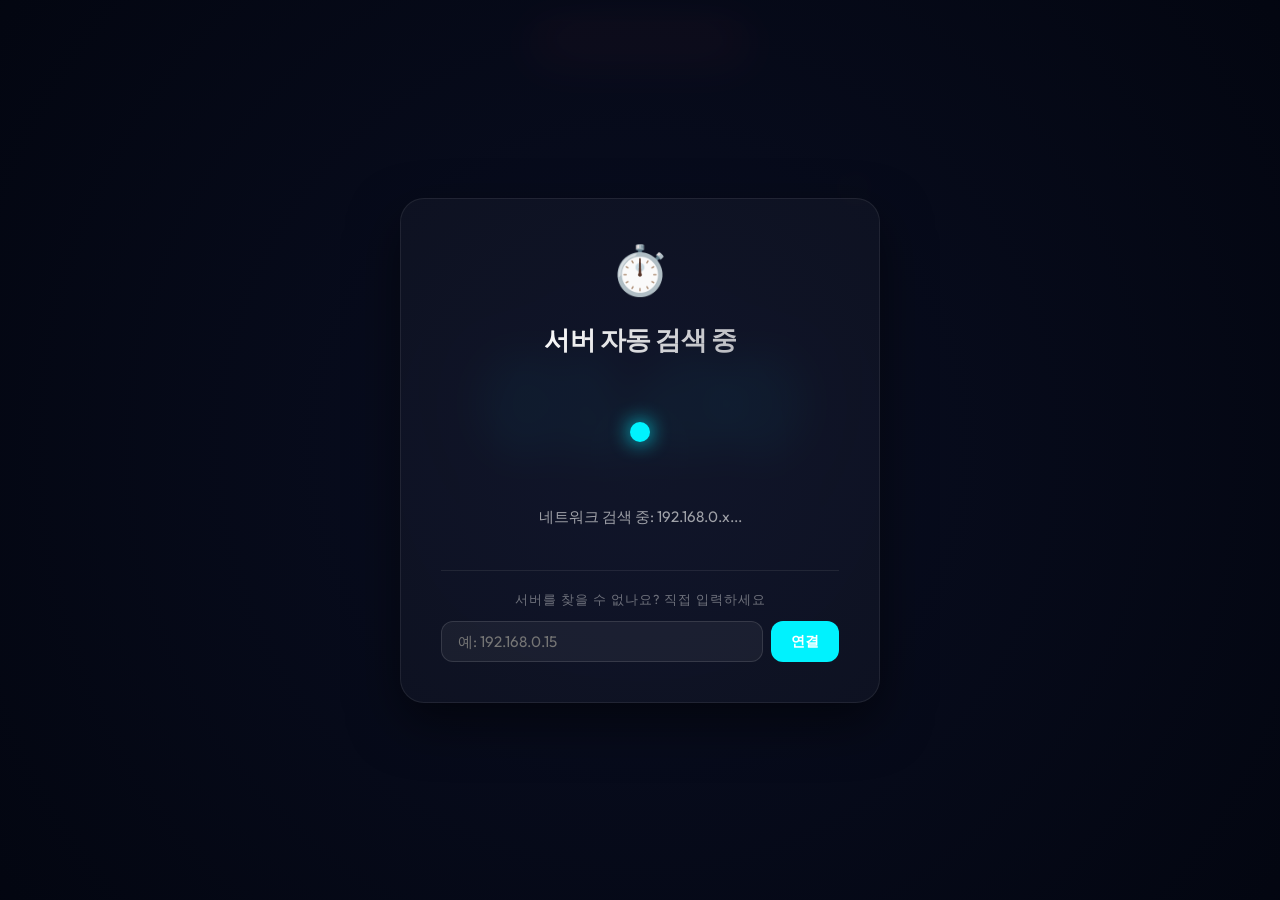
==== commit 446789e4: "Implement font-based dynamic scaling and manual size controls on Web Viewer" ====
--- a/src-tauri/src/viewer.html
+++ b/src-tauri/src/viewer.html
@@ -29,6 +29,15 @@
       --theme-ring-track: rgba(255, 255, 255, 0.04);
       --theme-text-shadow: 0 4px 20px rgba(0, 0, 0, 0.6);
       --theme-overlay-opacity: 0.72;
+      
+      /* 💡 Font-based dynamic scaling variable */
+      --viewer-font-size: 13.5vw;
+    }
+
+    @media (min-aspect-ratio: 1/1) {
+      :root {
+        --viewer-font-size: 13.5vh;
+      }
     }
 
     /* 1. Cyber Neon (Default Blue) */
@@ -170,10 +179,9 @@
       display: flex;
       justify-content: center;
       align-items: center;
-      width: 62vw;
-      height: 62vw;
-      max-width: 62vh;
-      max-height: 62vh;
+      width: calc(var(--viewer-font-size) * 4.6);
+      height: calc(var(--viewer-font-size) * 4.6);
+      transition: width 0.2s ease, height 0.2s ease;
     }
 
     .progress-ring {
@@ -197,7 +205,7 @@
     }
 
     #timer-text {
-      font-size: 13.5vw;
+      font-size: var(--viewer-font-size);
       font-weight: 800;
       line-height: 1;
       font-variant-numeric: tabular-nums;
@@ -206,22 +214,16 @@
       transition: color 0.4s ease, font-size 0.2s ease, font-family 0.3s ease;
       z-index: 2;
     }
-    
-    @media (min-aspect-ratio: 1/1) {
-      #timer-text {
-        font-size: 13.5vh;
-      }
-    }
 
     /* Minimal Running Status Light */
     #status-indicator {
       position: absolute;
       top: 10%;
       right: 10%;
-      width: 1.8vw;
-      height: 1.8vw;
-      min-width: 12px;
-      min-height: 12px;
+      width: calc(var(--viewer-font-size) * 0.13);
+      height: calc(var(--viewer-font-size) * 0.13);
+      min-width: 10px;
+      min-height: 10px;
       border-radius: 50%;
       background: #64748b;
       box-shadow: 0 0 15px rgba(100, 116, 139, 0.4);
@@ -456,6 +458,106 @@
 
     .blink-active {
       animation: neon-breath 1.2s infinite ease-in-out;
+    }
+
+    /* Sliding Size Picker Panel */
+    #size-panel {
+      position: absolute;
+      bottom: 84px;
+      right: 84px;
+      background: rgba(3, 7, 21, 0.8);
+      border: 1px solid rgba(255, 255, 255, 0.12);
+      backdrop-filter: blur(20px);
+      -webkit-backdrop-filter: blur(20px);
+      padding: 18px;
+      border-radius: 20px;
+      box-shadow: 0 12px 40px rgba(0, 0, 0, 0.5);
+      display: none;
+      flex-direction: column;
+      gap: 14px;
+      z-index: 999;
+      transform: translateY(15px);
+      opacity: 0;
+      transition: transform 0.3s cubic-bezier(0.16, 1, 0.3, 1), opacity 0.3s ease;
+      width: 260px;
+    }
+
+    #size-panel.show {
+      display: flex;
+      transform: translateY(0);
+      opacity: 1;
+    }
+
+    .size-panel-header {
+      font-size: 0.85rem;
+      font-weight: 600;
+      color: rgba(255, 255, 255, 0.5);
+      text-transform: uppercase;
+      letter-spacing: 0.5px;
+      border-bottom: 1px solid rgba(255, 255, 255, 0.08);
+      padding-bottom: 8px;
+      margin-bottom: 4px;
+    }
+
+    .size-control-row {
+      display: flex;
+      justify-content: space-between;
+      align-items: center;
+      gap: 12px;
+    }
+
+    .size-control-row label {
+      font-size: 0.9rem;
+      color: rgba(255, 255, 255, 0.8);
+    }
+
+    .size-input-group {
+      display: flex;
+      align-items: center;
+      gap: 6px;
+      background: rgba(255, 255, 255, 0.05);
+      border: 1px solid rgba(255, 255, 255, 0.1);
+      border-radius: 8px;
+      padding: 4px 8px;
+    }
+
+    .size-input-group input {
+      width: 55px;
+      background: transparent;
+      border: none;
+      color: #fff;
+      font-size: 0.9rem;
+      outline: none;
+      text-align: center;
+    }
+
+    .size-input-group span {
+      font-size: 0.8rem;
+      color: rgba(255, 255, 255, 0.4);
+    }
+
+    #input-viewer-size-slider {
+      accent-color: var(--theme-accent);
+      cursor: pointer;
+      width: 100%;
+    }
+
+    .size-chip-btn {
+      background: rgba(255, 255, 255, 0.05);
+      border: 1px solid rgba(255, 255, 255, 0.08);
+      border-radius: 10px;
+      padding: 8px;
+      color: #fff;
+      font-size: 0.8rem;
+      font-weight: 600;
+      cursor: pointer;
+      transition: all 0.2s ease;
+      text-align: center;
+    }
+
+    .size-chip-btn:hover {
+      background: rgba(255, 255, 255, 0.1);
+      border-color: rgba(255, 255, 255, 0.2);
     }
 
     /* ==========================================
@@ -682,8 +784,24 @@
   <div id="floating-controls">
     <!-- 🎨 테마 토글 팝업 버튼 -->
     <button id="btn-theme-toggle" class="control-btn" title="테마 변경">🎨</button>
+    <!-- 🔍 크기 토글 팝업 버튼 -->
+    <button id="btn-size-toggle" class="control-btn" title="크기 및 비율 설정">🔍</button>
     <!-- 📺 전체화면 토글 버튼 -->
     <button id="btn-fullscreen" class="control-btn" title="전체화면 모드 토글">📺</button>
+  </div>
+
+  <!-- 글꼴 크기 수동 조절 패널 -->
+  <div id="size-panel">
+    <div class="size-panel-header">Font & Scale Controls</div>
+    <div class="size-control-row">
+      <label for="input-viewer-size-num">Font Size:</label>
+      <div class="size-input-group">
+        <input type="number" id="input-viewer-size-num" min="10" max="1000" value="150" />
+        <span>px</span>
+      </div>
+    </div>
+    <input type="range" id="input-viewer-size-slider" min="10" max="1000" step="5" value="150" style="width: 100%;" />
+    <button id="btn-reset-viewer-size" class="size-chip-btn">Reset to Server Size</button>
   </div>
 
   <!-- 10가지 프리미엄 컨셉 테마 선택기 슬라이드 아웃 패널 -->
@@ -753,6 +871,23 @@
     const themePanel = document.getElementById('theme-panel');
     const floatingControls = document.getElementById('floating-controls');
 
+    // 💡 Font Size controls references
+    const btnSizeToggle = document.getElementById('btn-size-toggle');
+    const sizePanel = document.getElementById('size-panel');
+    const inputViewerSizeNum = document.getElementById('input-viewer-size-num');
+    const inputViewerSizeSlider = document.getElementById('input-viewer-size-slider');
+    const btnResetViewerSize = document.getElementById('btn-reset-viewer-size');
+
+    // Font-based Dynamic Scaling Manager
+    function applyViewerFontSize(fontSizeVal) {
+      if (!fontSizeVal) return;
+      let sizeStr = fontSizeVal;
+      if (typeof fontSizeVal === 'number' || !isNaN(fontSizeVal)) {
+        sizeStr = `${fontSizeVal}px`;
+      }
+      document.documentElement.style.setProperty('--viewer-font-size', sizeStr);
+    }
+
     // 💡 SVG 원형 게이지 둘레 계산
     const ringRadius = 108;
     const ringCircumference = 2 * Math.PI * ringRadius;
@@ -795,13 +930,56 @@
     btnThemeToggle.addEventListener('click', (e) => {
       e.stopPropagation();
       themePanel.classList.toggle('show');
+      sizePanel.classList.remove('show');
       floatingControls.classList.toggle('active', themePanel.classList.contains('show'));
     });
 
-    // 화면 탭 시 테마 패널 닫기
+    // 🔍 글꼴 크기 패널 토글
+    btnSizeToggle.addEventListener('click', (e) => {
+      e.stopPropagation();
+      sizePanel.classList.toggle('show');
+      themePanel.classList.remove('show');
+      floatingControls.classList.toggle('active', sizePanel.classList.contains('show'));
+    });
+
+    // 글꼴 크기 수동 입력 박스 제어
+    inputViewerSizeNum.addEventListener('input', (e) => {
+      const val = parseInt(e.target.value);
+      if (isNaN(val) || val < 10) return;
+      inputViewerSizeSlider.value = val;
+      localStorage.setItem('viewer_font_size', val);
+      applyViewerFontSize(val);
+    });
+
+    // 글꼴 크기 슬라이더 제어
+    inputViewerSizeSlider.addEventListener('input', (e) => {
+      const val = parseInt(e.target.value);
+      inputViewerSizeNum.value = val;
+      localStorage.setItem('viewer_font_size', val);
+      applyViewerFontSize(val);
+    });
+
+    // 서버 권장 크기로 리셋
+    btnResetViewerSize.addEventListener('click', () => {
+      localStorage.removeItem('viewer_font_size');
+      sizePanel.classList.remove('show');
+      floatingControls.classList.remove('active');
+      
+      const serverSize = (timerState.webPreferences && timerState.webPreferences.fontSize) || 300;
+      applyViewerFontSize(serverSize);
+      inputViewerSizeNum.value = serverSize;
+      inputViewerSizeSlider.value = serverSize;
+    });
+
+    // 화면 탭 시 패널 닫기
     document.addEventListener('click', (e) => {
       if (!themePanel.contains(e.target) && e.target !== btnThemeToggle) {
         themePanel.classList.remove('show');
+      }
+      if (!sizePanel.contains(e.target) && e.target !== btnSizeToggle && e.target !== inputViewerSizeNum && e.target !== inputViewerSizeSlider) {
+        sizePanel.classList.remove('show');
+      }
+      if (!themePanel.classList.contains('show') && !sizePanel.classList.contains('show')) {
         floatingControls.classList.remove('active');
       }
     });
@@ -1032,8 +1210,17 @@
           }
 
           if (webPrefs.fontSize) {
-            const fontVw = (webPrefs.fontSize / 1920) * 100;
-            timerTextEl.style.fontSize = `${fontVw}vw`;
+            // Apply font-based scaling
+            const manualSizeOverride = localStorage.getItem('viewer_font_size');
+            if (manualSizeOverride) {
+              applyViewerFontSize(manualSizeOverride);
+              inputViewerSizeNum.value = manualSizeOverride;
+              inputViewerSizeSlider.value = manualSizeOverride;
+            } else {
+              applyViewerFontSize(webPrefs.fontSize);
+              inputViewerSizeNum.value = webPrefs.fontSize;
+              inputViewerSizeSlider.value = webPrefs.fontSize;
+            }
           }
 
           if (webPrefs.theme === 'transparent') {
@@ -1217,6 +1404,14 @@
 
     // Startup Initializer
     function initViewer() {
+      // Load saved font size override if exists
+      const savedOverride = localStorage.getItem('viewer_font_size');
+      if (savedOverride) {
+        applyViewerFontSize(savedOverride);
+        inputViewerSizeNum.value = savedOverride;
+        inputViewerSizeSlider.value = savedOverride;
+      }
+      
       const currentHost = window.location.host;
       
       disconnectEl.querySelector('span').textContent = "연결을 초기화하는 중...";
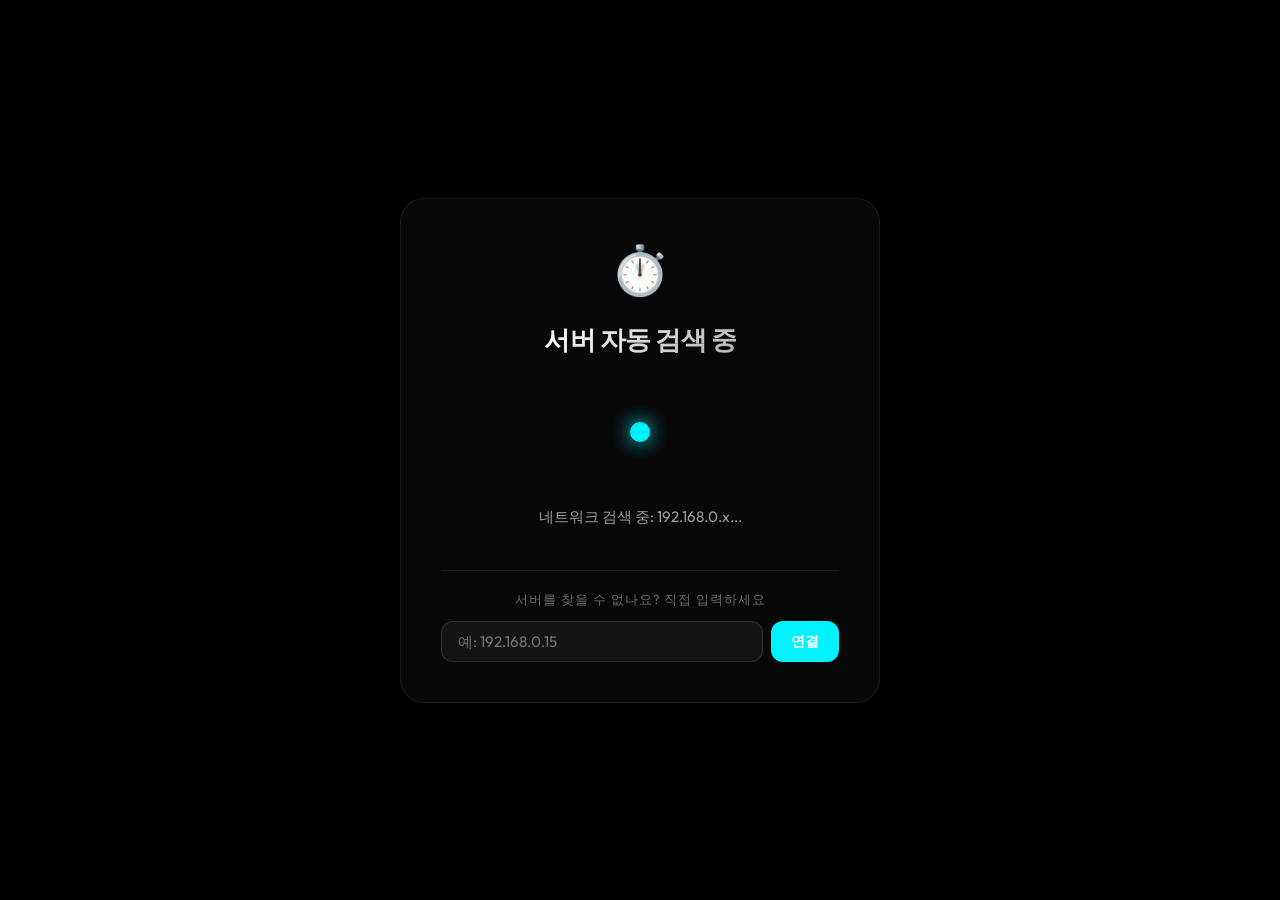
==== commit 12f337a5: "fix: apply active theme background directly to body to prevent bright canvas leaks in standard brows" ====
--- a/src-tauri/src/viewer.html
+++ b/src-tauri/src/viewer.html
@@ -22,7 +22,7 @@
       --accent-success: #22c55e;
       
       /* Active Theme Fallbacks */
-      --theme-bg: radial-gradient(circle at center, #0a0f24 0%, #030611 100%);
+      --theme-bg: #000000;
       --theme-accent: #3b82f6;
       --theme-accent-glow: 0 0 25px rgba(59, 130, 246, 0.6), 0 0 50px rgba(59, 130, 246, 0.3);
       --theme-text: #ffffff;
@@ -151,7 +151,7 @@
       width: 100%;
       height: 100%;
       overflow: hidden;
-      background: transparent;
+      background: var(--theme-bg);
       font-family: 'Outfit', -apple-system, BlinkMacSystemFont, "Segoe UI", Roboto, sans-serif;
       color: var(--theme-text);
       transition: background 0.4s ease, color 0.4s ease;
@@ -166,8 +166,7 @@
       align-items: center;
       padding: 4vw;
       text-align: center;
-      background: var(--theme-bg);
-      transition: background 0.4s ease;
+      background: transparent;
       position: relative;
     }
 
@@ -181,7 +180,7 @@
       align-items: center;
       width: calc(var(--viewer-font-size) * 4.6);
       height: calc(var(--viewer-font-size) * 4.6);
-      transition: width 0.2s ease, height 0.2s ease;
+      transition: width 0.2s ease, height 0.2s ease, opacity 0.4s ease;
     }
 
     .progress-ring {
@@ -569,7 +568,7 @@
       left: 0;
       width: 100vw;
       height: 100vh;
-      background: radial-gradient(circle at center, rgba(10, 15, 36, 0.95) 0%, rgba(3, 6, 17, 0.98) 100%);
+      background: #000000;
       backdrop-filter: blur(20px);
       -webkit-backdrop-filter: blur(20px);
       display: flex;
@@ -858,7 +857,8 @@
       announcement: '',
       lastUpdated: 0,
       chimeSettings: {},
-      webPreferences: {} // 메인 창에서 보낸 실시간 웹 커스텀 preferences
+      webPreferences: {}, // 메인 창에서 보낸 실시간 웹 커스텀 preferences
+      visible: true
     };
 
     const timerTextEl = document.getElementById('timer-text');
@@ -1031,6 +1031,49 @@
         const ratio = isOvertime ? 1.0 : Math.max(0, Math.min(1, (timerState.duration - currentVal) / timerState.duration));
         const offset = ringCircumference - (ratio * ringCircumference);
         progressBarEl.style.strokeDashoffset = offset;
+      }
+
+      // ==========================================
+      // 💡 지능형 대기/초기화 암전 & 일시정지 반투명 가드 (Obsidian Standby Guard)
+      // ==========================================
+      const wrapperEl = document.getElementById('timer-display-wrapper');
+      if (wrapperEl) {
+        const isInitialStandby = !timerState.isRunning && (Math.abs(currentVal - timerState.duration) < 0.5 || currentVal >= timerState.duration);
+        
+        if (timerState.visible === false) {
+          // ESC 혹은 메인 오버레이 설정으로 레이어가 완전히 꺼졌을 때 -> 암전
+          wrapperEl.style.opacity = '0';
+          wrapperEl.style.pointerEvents = 'none';
+        } else {
+          if (!timerState.isRunning) {
+            if (isInitialStandby) {
+              // 초기화 대기 상태 -> 글자/링 완전 가림 (검은색 대기화면 구현)
+              wrapperEl.style.opacity = '0';
+              wrapperEl.style.pointerEvents = 'none';
+            } else {
+              // 발표 중간에 일시정지(Pause)된 상태 -> 아주 어둡게 20% 투명도로 흐려짐
+              wrapperEl.style.opacity = '0.2';
+              wrapperEl.style.pointerEvents = 'auto';
+            }
+          } else {
+            // 타이머 정상 실행 중 -> 100% 쨍하게 활성화
+            wrapperEl.style.opacity = '1';
+            wrapperEl.style.pointerEvents = 'auto';
+          }
+        }
+        
+        // 💡 공지사항 배너도 초기화 대기 상태(암전)일 때는 완전히 가려 완벽한 해당 테마 배경만 보이도록 구현
+        const noticeBannerEl = document.getElementById('notice-banner');
+        if (noticeBannerEl) {
+          if (timerState.visible === false || isInitialStandby) {
+            noticeBannerEl.style.opacity = '0';
+            noticeBannerEl.style.pointerEvents = 'none';
+          } else {
+            // CSS 클래스의 기본 opacity 전이로 복구
+            noticeBannerEl.style.opacity = '';
+            noticeBannerEl.style.pointerEvents = '';
+          }
+        }
       }
 
       // 💡 남은 시간별 지능형 3단계 컬러 및 점멸(Blink) 핫스왑
@@ -1193,10 +1236,14 @@
           timerState.isRunning = !!rawData.isRunning;
           timerState.announcement = rawData.announcement || '';
           timerState.lastUpdated = Date.now();
-          timerState.chimeSettings = rawData.preferences?.chime || {};
+          // 💡 State Preservation Shield: Only update configurations if payload contains preferences
+          if (rawData.preferences) {
+            timerState.chimeSettings = rawData.preferences.chime || {};
+            timerState.webPreferences = rawData.preferences.web || {};
+            timerState.visible = rawData.preferences.timer?.visible !== false;
+          }
           
-          const webPrefs = rawData.preferences?.web || {};
-          timerState.webPreferences = webPrefs;
+          const webPrefs = timerState.webPreferences || {};
 
           // 💡 메인 PC 웹출력 설정 연동
           if (webPrefs.enabled === false) {
